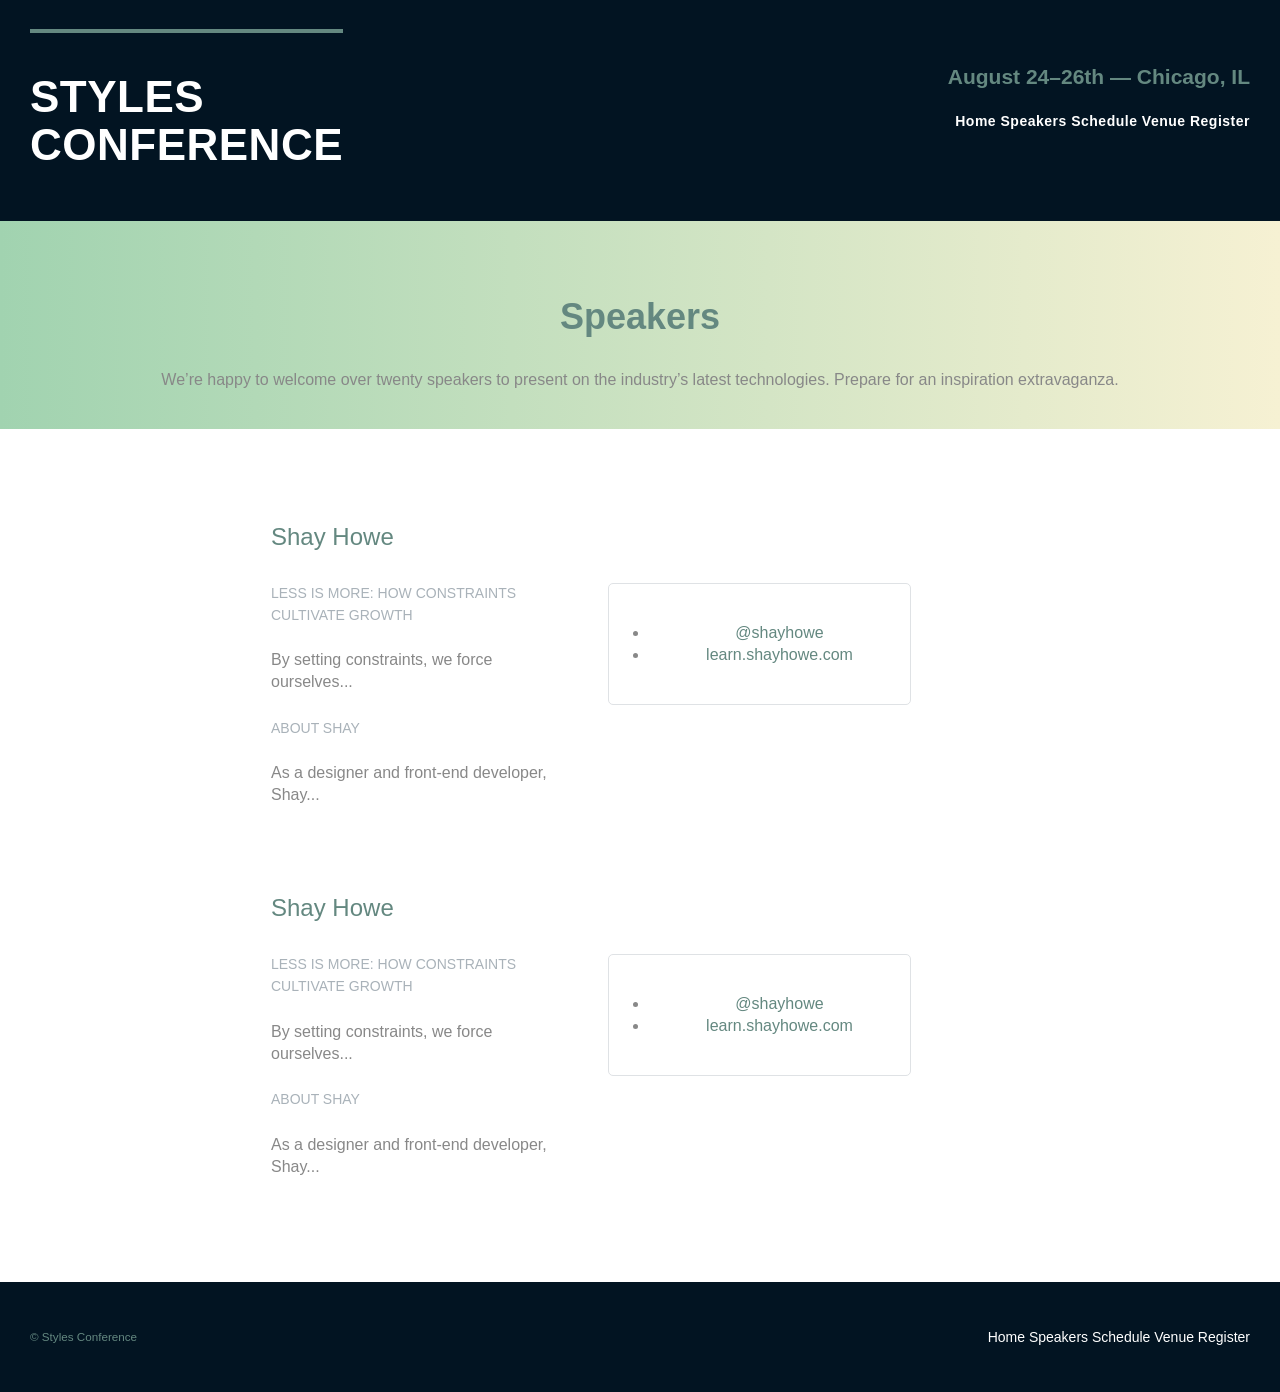
==== speakers.html @ 2cb1a6ca "pushing some HTML&CSS" ====
<!DOCTYPE html>
<html>
  <body>
    <head>
      <title>Some Practice</title>
      <link rel="stylesheet" href="main.css" />
      <link rel="preconnect" href="https://fonts.googleapis.com" />
      <link rel="preconnect" href="https://fonts.gstatic.com" crossorigin />
      <link
        href="https://fonts.googleapis.com/css2?family=Mozilla+Headline:wght@200..700&family=Source+Sans+3:ital,wght@0,200..900;1,200..900&display=swap"
        rel="stylesheet"
      />
    </head>
    <header class="primary-header container group">
      <h1 class="logo">
        <a href="index.html"
          >Styles <br />
          Conference</a
        >
      </h1>
      <h3 class="tagline">August 24&ndash;26th &mdash; Chicago, IL</h3>
      <nav class="primary-nav">
        <a href="index.html">Home</a>
        <a href="speakers.html">Speakers</a>
        <a href="schedule.html">Schedule</a>
        <a href="venue.html">Venue</a>
        <a href="register.html">Register</a>
      </nav>
    </header>
    <section class="row-alt">
      <div class="container cnt-speaker">
        <h1>Speakers</h1>
        <p>
          We&#8217;re happy to welcome over twenty speakers to present on the
          industry&#8217;s latest technologies. Prepare for an inspiration
          extravaganza.
        </p>
      </div>
    </section>
    <section class="row">
      <div class="grid">
        <section class="speaker" id="chris-mills">
          <div class="col-1-3">
            <h2>Shay Howe</h2>
            <h5>Less Is More: How Constraints Cultivate Growth</h5>
            <p>By setting constraints, we force ourselves...</p>
            <h5>About Shay</h5>
            <p>As a designer and front-end developer, Shay...</p>
          </div>
          <aside class="col-1-3">
            <div class="speaker-info">
              <ul>
                <li><a href="https://twitter.com/shayhowe">@shayhowe</a></li>
                <li>
                  <a href="http://learn.shayhowe.com/">learn.shayhowe.com</a>
                </li>
              </ul>
            </div>
          </aside>
        </section>
        <section class="speaker" id="chris-mills2">
          <div class="col-1-3">
            <h2>Shay Howe</h2>
            <h5>Less Is More: How Constraints Cultivate Growth</h5>
            <p>By setting constraints, we force ourselves...</p>
            <h5>About Shay</h5>
            <p>As a designer and front-end developer, Shay...</p>
          </div>
          <aside class="col-1-3">
            <div class="speaker-info">
              <ul>
                <li><a href="https://twitter.com/shayhowe">@shayhowe</a></li>
                <li>
                  <a href="http://learn.shayhowe.com/">learn.shayhowe.com</a>
                </li>
              </ul>
            </div>
          </aside>
        </section>
      </div>
    </section>
    <footer class="primary-footer container group">
      <small>&copy; Styles Conference</small>
      <nav>
        <a href="index.html">Home</a>
        <a href="speakers.html">Speakers</a>
        <a href="schedule.html">Schedule</a>
        <a href="venue.html">Venue</a>
        <a href="register.html">Register</a>
      </nav>
    </footer>
  </body>
</html>
---- main.css ----
html,
body {
  margin: 0;
  padding: 0;
}

body {
  color: #888;
  font: 300 16px/22px "Open Sans", "Helvetica Neue", Helvetica, Arial,
    sans-serif;
  background: #021422;
}

.container {
  margin: 0 auto;
  padding-left: 30px;
  padding-right: 30px;
  width: 960px;
}

/*
  ========================================
  Typography
  ========================================
*/
h1,
h3,
h4,
h5,
p {
  margin-bottom: 0 0 16px;
}

h1,
h2,
h3,
h4 {
  color: #648880;
}

h1 {
  font-size: 36px;
  line-height: 44px;
}
h2 {
  font-size: 24px;
  line-height: 44px;
  font-weight: normal;
}
h3 {
  font-size: 21px;
}
h4 {
  font-size: 18px;
}
h5 {
  color: #a9b2b9;
  font-size: 14px;
  font-weight: 100;
  text-transform: uppercase;
}

strong {
  font-weight: 400;
}
cite,
em {
  font-style: italic;
}

.teaser a:hover h3 {
  color: #a9b2b9;
}
/*
  ========================================
  Buttons
  ========================================
*/
.btn {
  border-radius: 5px;
  color: #fff;
  cursor: pointer;
  display: inline-block;
  font-weight: 400;
  letter-spacing: 0.5px;
  margin: 0;
  text-transform: uppercase;
}

.btn-alt {
  border: 1px solid #dfe2e5;
  padding: 10px 30px;
}

/*
  ========================================
  Home
  ========================================
*/
.hero {
  line-height: 44px;
  padding: 22px 80px 66px 80px;
  text-align: center;
  color: #fff;
}

.hero h2 {
  font-size: 36px;
}

.hero p {
  font-size: 24px;
  font-weight: 100;
}

/*
  ========================================
  Clearfix
  ========================================
*/
.group::before,
.group::after {
  content: "";
  display: table;
}
.group::after {
  clear: both;
}
.group {
  clear: both;
  zoom: 1;
}

/*
  ========================================
  Primary header
  ========================================
*/
.logo {
  border-top: 4px solid #648880;
  padding: 40px 0 22px 0;
  float: left;
  font-size: 44px;
  line-height: 48px;
  letter-spacing: 0.5px;
  text-transform: uppercase;
}

.primary-header a,
.primary-footer a {
  color: #fff;
}

.primary-header a:hover,
.primary-footer a:hover {
  color: #648880;
}

/*
  ========================================
  Primary footer
  ========================================
*/
.primary-footer small {
  float: left;
}

.primary-footer {
  color: #648880;
  font-size: 14px;
  padding-bottom: 44px;
  padding-top: 44px;
}

.col-1-3 {
  width: 30%;
}
.col-2-3 {
  width: 66.66%;
}

.col-1-3,
.col-2-3 {
  display: inline-block;
  vertical-align: top;
}

.grid,
.col-1-3,
.col-2-3 {
  padding-left: 15px;
  padding-right: 15px;
}

.container,
.grid {
  margin: 0 auto;
  width: auto;
}
.container {
  padding-left: 30px;
  padding-right: 30px;
}

.cnt-speaker {
  text-align: center;
}
/*
  ========================================
  Links
  ========================================
*/
a:hover {
  color: #a9b2b9;
}

a {
  color: #648880;
  text-decoration: none;
}

p a {
  border-bottom: 1px solid #0a4988;
}

.tagline {
  margin: 66px 0 22px 0;
  text-align: right;
}

/*
  ========================================
  Navigation
  ========================================
*/
.primary-nav {
  font-size: 14px;
  font-weight: 600;
  letter-spacing: 0.5px;
}

nav {
  text-align: right;
}

nav li {
  display: inline-block;
  margin: 0 10px;
  vertical-align: top;
}

nav li:last-child {
  margin-right: 0;
}

/*
  ========================================
  Rows
  ========================================
*/
.row,
.row-alt {
  min-width: 960px;
}
.row {
  background: #fff;
  padding: 66px 0 44px 0;
}
.row-alt {
  background: #cbe2c1;
  background: -webkit-linear-gradient(to right, #a1d3b0, #f6f1d3);
  background: -moz-linear-gradient(to right, #a1d3b0, #f6f1d3);
  background: linear-gradient(to right, #a1d3b0, #f6f1d3);
  padding: 44px 0 22px 0;
}

/*
  ========================================
  Grid
  ========================================
*/
.grid {
  padding-left: 20%;
}

/*
  ========================================
  Speakers
  ========================================
*/
.speaker-info {
  border: 1px solid #dfe2e5;
  border-radius: 5px;
  margin-top: 88px;
  padding: 22px 0;
  text-align: center;
}

.speaker {
  margin-bottom: 44px;
}
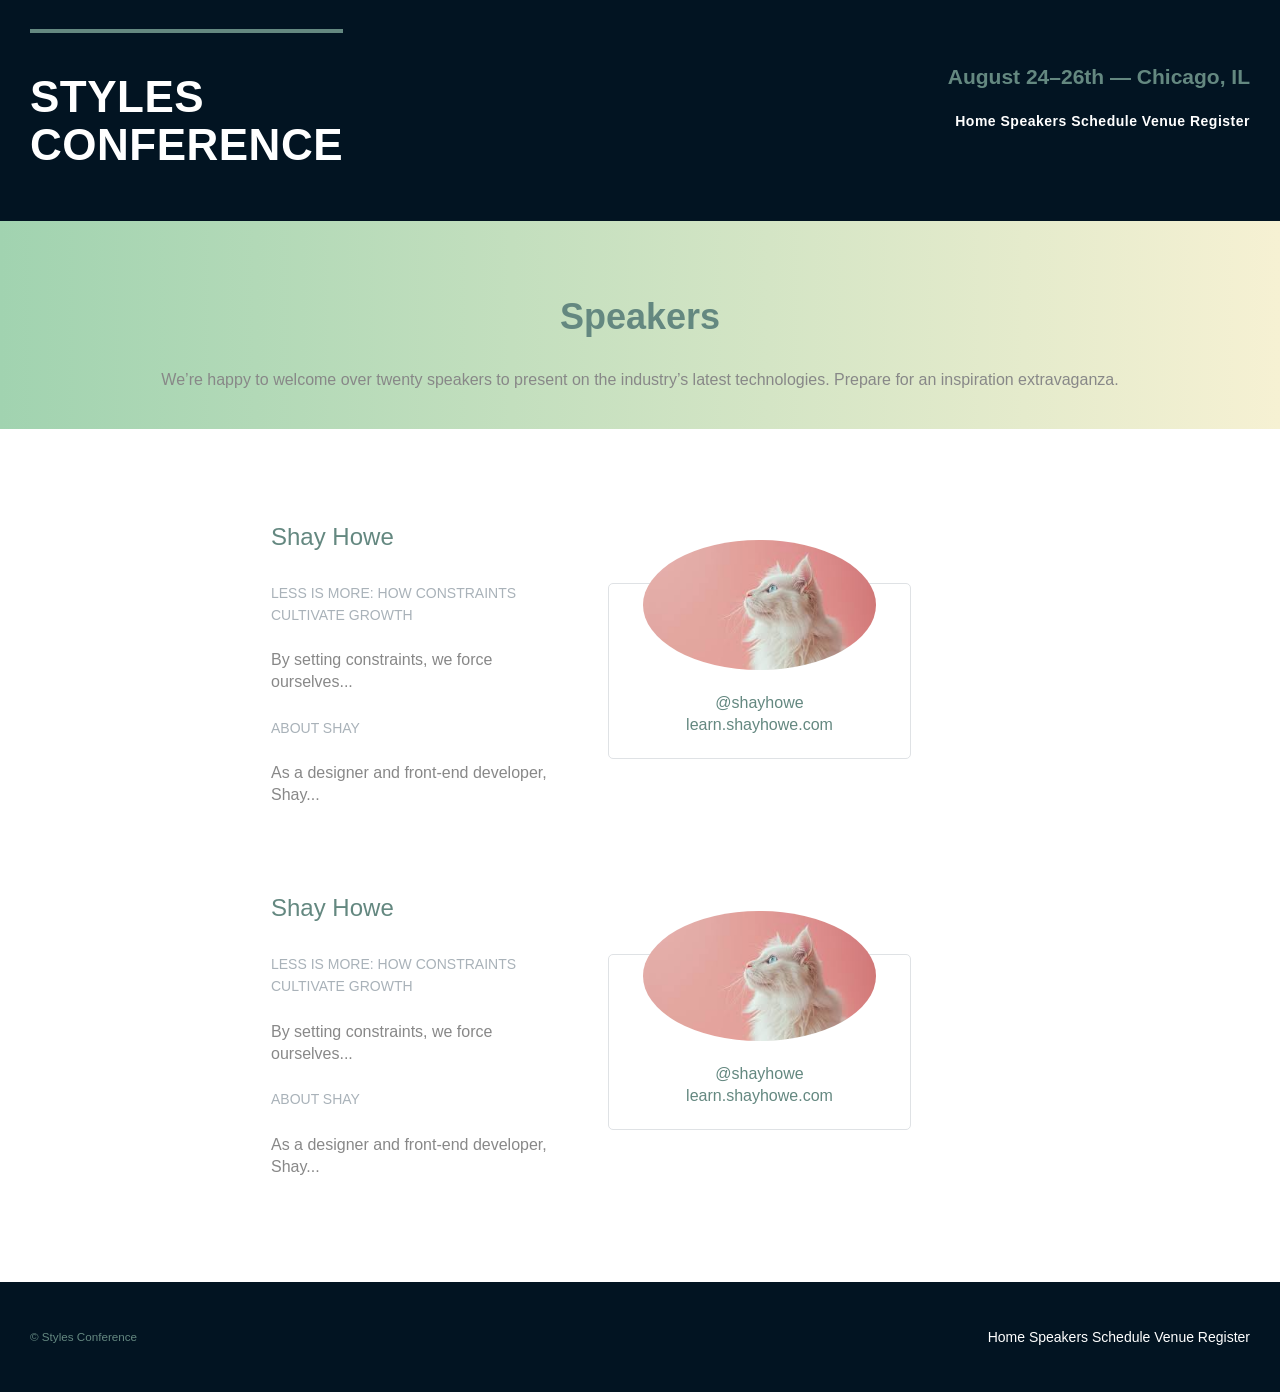
==== commit b28a9870: "some changes" ====
--- a/speakers.html
+++ b/speakers.html
@@ -49,6 +49,7 @@
           </div>
           <aside class="col-1-3">
             <div class="speaker-info">
+              <img src="./src/AI-Cat3.jpg" alt="A Cat" />
               <ul>
                 <li><a href="https://twitter.com/shayhowe">@shayhowe</a></li>
                 <li>
@@ -68,6 +69,7 @@
           </div>
           <aside class="col-1-3">
             <div class="speaker-info">
+              <img src="./src/AI-Cat3.jpg" alt="A Cat" />
               <ul>
                 <li><a href="https://twitter.com/shayhowe">@shayhowe</a></li>
                 <li>
--- a/main.css
+++ b/main.css
@@ -299,3 +299,39 @@
 .speaker {
   margin-bottom: 44px;
 }
+
+.speaker-info img {
+  border-radius: 50%;
+  height: 130px;
+  margin: -66px 0 22px 0;
+  vertical-align: top;
+}
+
+.speaker ul {
+  list-style-type: none; /*Remove bullets*/
+  margin: 0; /* Remove margins */
+  padding: 0; /* Remove paddings */
+}
+/*
+  ========================================
+  Media
+  ========================================
+*/
+img {
+  width: 500;
+  height: 600;
+}
+
+/*
+  ========================================
+  Venue
+  ========================================
+*/
+
+.venue-theatre {
+  margin-bottom: 66px;
+}
+
+.venue-hotel {
+  margin-bottom: 22px;
+}
